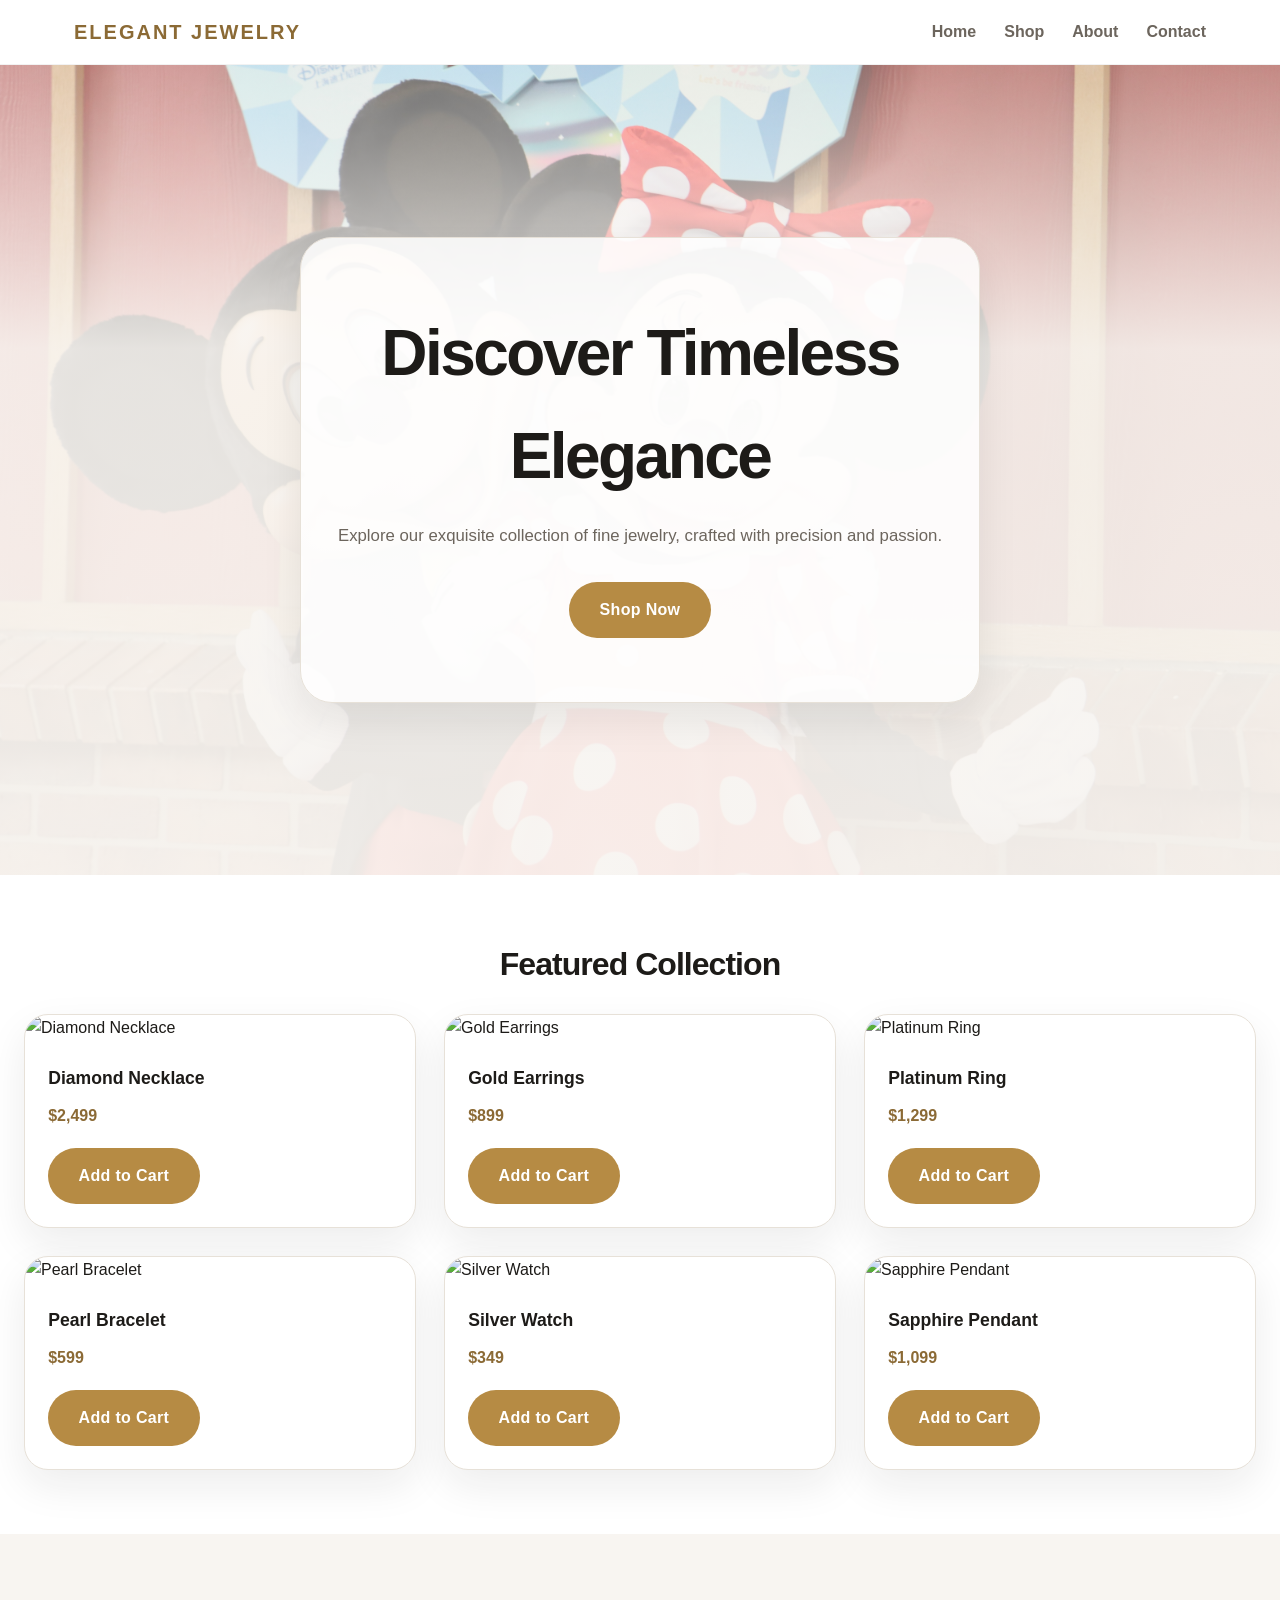
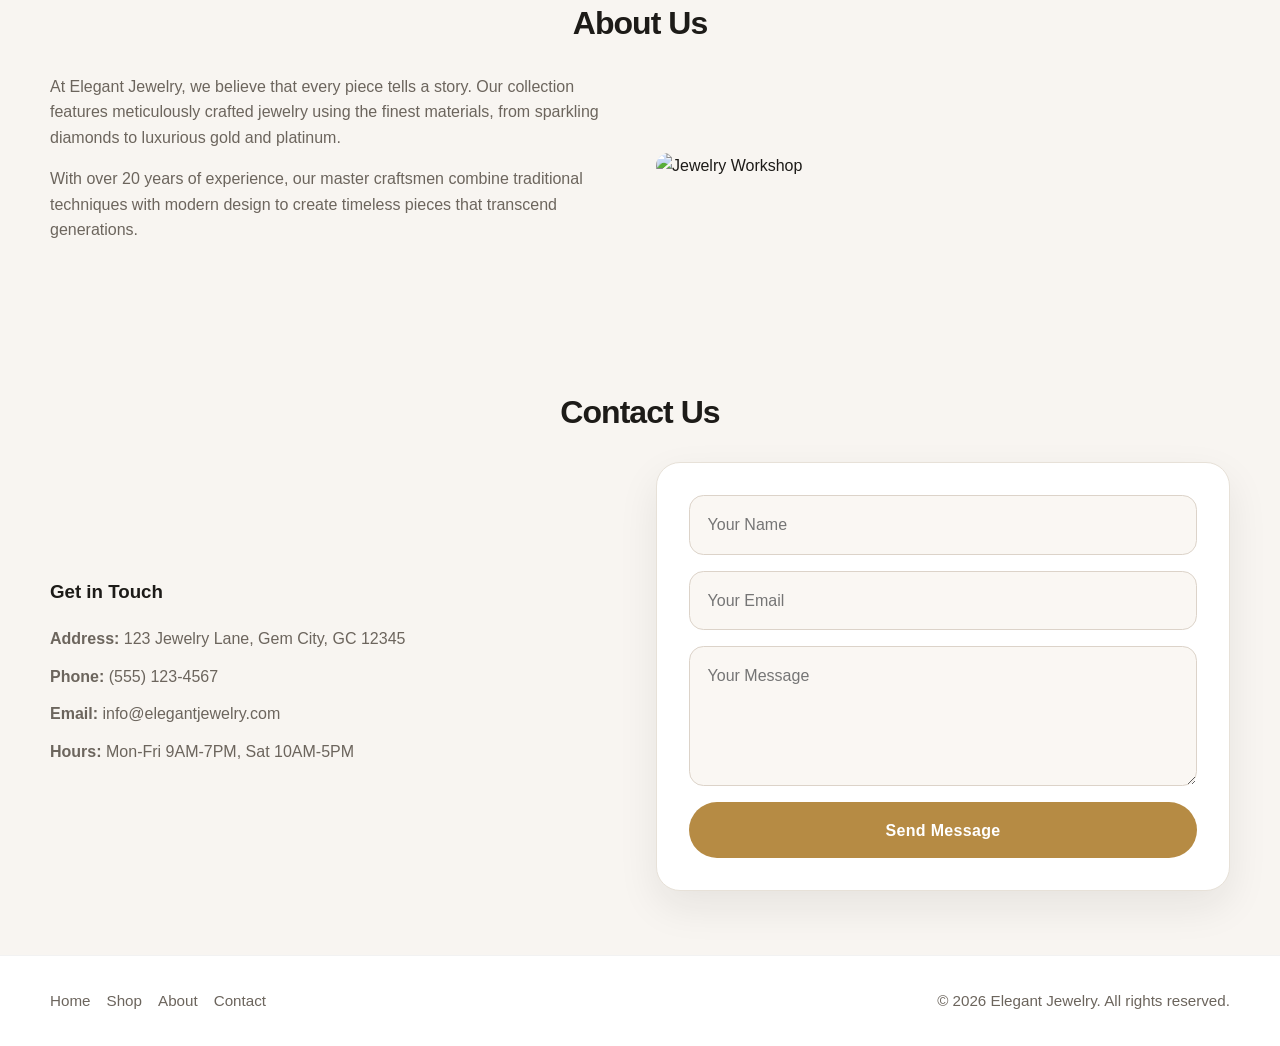
==== index.html @ 05da0dd8 "added index_new.html" ====
<!DOCTYPE html>
<html lang="en">
<head>
    <meta charset="UTF-8">
    <meta name="viewport" content="width=device-width, initial-scale=1.0">
    <title>Elegant Jewelry - Premium Collection</title>
    <link rel="stylesheet" href="style.css">
</head>
<body>
    <header>
        <nav>
            <div class="logo">Elegant Jewelry</div>
            <ul class="nav-links">
                <li><a href="#home">Home</a></li>
                <li><a href="#products">Shop</a></li>
                <li><a href="#about">About</a></li>
                <li><a href="#contact">Contact</a></li>
            </ul>
            <div class="hamburger" aria-label="Open menu">
                <span class="bar"></span>
                <span class="bar"></span>
                <span class="bar"></span>
            </div>
        </nav>
    </header>

    <section class="hero" id="home">
        <div class="hero-content">
            <h1>Discover Timeless Elegance</h1>
            <p>Explore our exquisite collection of fine jewelry, crafted with precision and passion.</p>
            <a href="#products" class="btn">Shop Now</a>
        </div>
    </section>

    <section class="products" id="products">
        <h2>Featured Collection</h2>
        <div class="product-grid">
            <div class="product-card">
                <img src="https://via.placeholder.com/300x200/d4af37/fff?text=Diamond+Necklace" alt="Diamond Necklace" class="product-image">
                <div class="product-info">
                    <h3>Diamond Necklace</h3>
                    <p>$2,499</p>
                    <a href="#" class="btn">Add to Cart</a>
                </div>
            </div>
            <div class="product-card">
                <img src="https://via.placeholder.com/300x200/333/fff?text=Gold+Earrings" alt="Gold Earrings" class="product-image">
                <div class="product-info">
                    <h3>Gold Earrings</h3>
                    <p>$899</p>
                    <a href="#" class="btn">Add to Cart</a>
                </div>
            </div>
            <div class="product-card">
                <img src="https://via.placeholder.com/300x200/b8860b/fff?text=Platinum+Ring" alt="Platinum Ring" class="product-image">
                <div class="product-info">
                    <h3>Platinum Ring</h3>
                    <p>$1,299</p>
                    <a href="#" class="btn">Add to Cart</a>
                </div>
            </div>
            <div class="product-card">
                <img src="https://via.placeholder.com/300x200/8b4513/fff?text=Pearl+Bracelet" alt="Pearl Bracelet" class="product-image">
                <div class="product-info">
                    <h3>Pearl Bracelet</h3>
                    <p>$599</p>
                    <a href="#" class="btn">Add to Cart</a>
                </div>
            </div>
            <div class="product-card">
                <img src="https://via.placeholder.com/300x200/daa520/fff?text=Silver+Watch" alt="Silver Watch" class="product-image">
                <div class="product-info">
                    <h3>Silver Watch</h3>
                    <p>$349</p>
                    <a href="#" class="btn">Add to Cart</a>
                </div>
            </div>
            <div class="product-card">
                <img src="https://via.placeholder.com/300x200/ffd700/fff?text=Sapphire+Pendant" alt="Sapphire Pendant" class="product-image">
                <div class="product-info">
                    <h3>Sapphire Pendant</h3>
                    <p>$1,099</p>
                    <a href="#" class="btn">Add to Cart</a>
                </div>
            </div>
        </div>
    </section>

    <section class="about" id="about">
        <div class="container">
            <h2>About Us</h2>
            <div class="about-content">
                <div class="about-text">
                    <p>At Elegant Jewelry, we believe that every piece tells a story. Our collection features meticulously crafted jewelry using the finest materials, from sparkling diamonds to luxurious gold and platinum.</p>
                    <p>With over 20 years of experience, our master craftsmen combine traditional techniques with modern design to create timeless pieces that transcend generations.</p>
                </div>
                <div class="about-image">
                    <img src="https://via.placeholder.com/400x300/333/fff?text=Jewelry+Workshop" alt="Jewelry Workshop">
                </div>
            </div>
        </div>
    </section>

    <section class="contact" id="contact">
        <div class="container">
            <h2>Contact Us</h2>
            <div class="contact-content">
                <div class="contact-info">
                    <h3>Get in Touch</h3>
                    <p><strong>Address:</strong> 123 Jewelry Lane, Gem City, GC 12345</p>
                    <p><strong>Phone:</strong> (555) 123-4567</p>
                    <p><strong>Email:</strong> info@elegantjewelry.com</p>
                    <p><strong>Hours:</strong> Mon-Fri 9AM-7PM, Sat 10AM-5PM</p>
                </div>
                <div class="contact-form">
                    <form>
                        <input type="text" placeholder="Your Name" required>
                        <input type="email" placeholder="Your Email" required>
                        <textarea placeholder="Your Message" required></textarea>
                        <button type="submit" class="btn">Send Message</button>
                    </form>
                </div>
            </div>
        </div>
    </section>

    <footer>
        <div class="footer-content">
            <ul class="footer-links">
                <li><a href="#home">Home</a></li>
                <li><a href="#products">Shop</a></li>
                <li><a href="#about">About</a></li>
                <li><a href="#contact">Contact</a></li>
            </ul>
            <p>&copy; 2026 Elegant Jewelry. All rights reserved.</p>
        </div>
    </footer>

    <script>
        const hamburger = document.querySelector('.hamburger');
        const navLinks = document.querySelector('.nav-links');

        hamburger.addEventListener('click', () => {
            navLinks.classList.toggle('active');
            hamburger.classList.toggle('active');
        });
    </script>
</body>
</html>
---- style.css ----
:root {
    --bg: #f8f5f1;
    --surface: #ffffff;
    --text: #1d1b18;
    --muted: #6c655d;
    --accent: #b68b44;
    --accent-dark: #8b6a35;
    --border: #e7e1d8;
    --shadow: 0 16px 40px rgba(29, 27, 24, 0.08);
}

* {
    box-sizing: border-box;
}

html {
    scroll-behavior: smooth;
}

body {
    margin: 0;
    font-family: 'Segoe UI', Tahoma, Geneva, Verdana, sans-serif;
    background: var(--bg);
    color: var(--text);
    line-height: 1.6;
}

img {
    max-width: 100%;
    display: block;
}

a {
    color: inherit;
    text-decoration: none;
}

button,
input,
textarea {
    font: inherit;
}

header {
    position: sticky;
    top: 0;
    z-index: 10;
    background: rgba(255, 255, 255, 0.95);
    backdrop-filter: blur(12px);
    border-bottom: 1px solid rgba(0, 0, 0, 0.05);
}

nav {
    max-width: 1180px;
    margin: 0 auto;
    padding: 1rem 1.5rem;
    display: flex;
    align-items: center;
    justify-content: space-between;
    gap: 1rem;
}

.logo {
    font-size: 1.25rem;
    font-weight: 700;
    letter-spacing: 0.1em;
    text-transform: uppercase;
    color: var(--accent-dark);
}

.nav-links {
    list-style: none;
    margin: 0;
    padding: 0;
    display: flex;
    align-items: center;
    gap: 1.75rem;
}

.nav-links li a {
    color: var(--muted);
    font-weight: 600;
    transition: color 0.25s ease;
}

.nav-links li a:hover {
    color: var(--accent-dark);
}

.hamburger {
    display: none;
    flex-direction: column;
    gap: 0.35rem;
    cursor: pointer;
}

.hamburger .bar {
    width: 24px;
    height: 2px;
    background: var(--text);
    transition: transform 0.3s ease, opacity 0.3s ease;
}

.hamburger.active .bar:nth-child(1) {
    transform: translateY(6px) rotate(45deg);
}

.hamburger.active .bar:nth-child(2) {
    opacity: 0;
}

.hamburger.active .bar:nth-child(3) {
    transform: translateY(-6px) rotate(-45deg);
}

.hero {
    min-height: 90vh;
    display: grid;
    place-items: center;
    background: linear-gradient(180deg, rgba(248,245,241,0.42) 0%, rgba(248,245,241,0.92) 35%, rgba(248,245,241,0.95) 100%),
        url('taha-a4p8FMIJ0Jc-unsplash.jpg') center/cover no-repeat;
}

.hero-content {
    max-width: 680px;
    margin: 0 auto;
    text-align: center;
    padding: 4rem 1.5rem;
    background: rgba(255, 255, 255, 0.85);
    border: 1px solid var(--border);
    border-radius: 2rem;
    box-shadow: var(--shadow);
}

.hero h1 {
    margin: 0 0 1rem;
    font-size: clamp(2.5rem, 5vw, 4rem);
    letter-spacing: -0.04em;
}

.hero p {
    margin: 0 0 2rem;
    color: var(--muted);
    font-size: 1.05rem;
}

.btn {
    display: inline-flex;
    align-items: center;
    justify-content: center;
    padding: 0.95rem 1.9rem;
    background: var(--accent);
    color: #fff;
    border-radius: 999px;
    border: none;
    transition: background 0.25s ease, transform 0.25s ease;
    font-weight: 700;
    letter-spacing: 0.02em;
}

.btn:hover {
    background: var(--accent-dark);
    transform: translateY(-1px);
}

section {
    padding: 4rem 1.5rem;
}

section h2 {
    font-size: 2rem;
    margin: 0 0 1.5rem;
    text-align: center;
    letter-spacing: -0.03em;
}

.products {
    background: #fff;
}

.product-grid {
    display: grid;
    gap: 1.75rem;
    grid-template-columns: repeat(3, minmax(0, 1fr));
}

.product-card {
    background: #fff;
    border: 1px solid var(--border);
    border-radius: 1.5rem;
    overflow: hidden;
    box-shadow: var(--shadow);
    transition: transform 0.3s ease, box-shadow 0.3s ease;
}

.product-card:hover {
    transform: translateY(-6px);
}

.product-info {
    padding: 1.45rem;
}

.product-info h3 {
    margin: 0 0 0.65rem;
    font-size: 1.1rem;
}

.product-info p {
    margin: 0 0 1.25rem;
    color: var(--accent-dark);
    font-weight: 700;
}

.about,
.contact {
    background: var(--bg);
}

.container {
    max-width: 1180px;
    margin: 0 auto;
}

.about-content,
.contact-content {
    display: grid;
    grid-template-columns: 1fr 1fr;
    gap: 2rem;
    align-items: center;
}

.about-text p {
    margin: 0 0 1rem;
    color: var(--muted);
}

.about-image img {
    border-radius: 1.5rem;
    width: 100%;
    object-fit: cover;
}

.contact-info h3 {
    margin-top: 0;
}

.contact-info p {
    margin: 0.75rem 0;
    color: var(--muted);
}

.contact-form {
    background: #fff;
    border: 1px solid var(--border);
    border-radius: 1.5rem;
    box-shadow: var(--shadow);
    padding: 2rem;
}

.contact-form form {
    display: grid;
    gap: 1rem;
}

.contact-form input,
.contact-form textarea {
    width: 100%;
    border: 1px solid #dcd3c9;
    border-radius: 0.9rem;
    padding: 1rem 1.1rem;
    outline: none;
    resize: vertical;
    background: #faf7f3;
    color: var(--text);
}

.contact-form textarea {
    min-height: 140px;
}

footer {
    background: #fff;
    padding: 2rem 1.5rem;
    border-top: 1px solid rgba(0, 0, 0, 0.05);
}

.footer-content {
    max-width: 1180px;
    margin: 0 auto;
    display: flex;
    justify-content: space-between;
    align-items: center;
    gap: 1rem;
    flex-wrap: wrap;
}

.footer-links {
    list-style: none;
    padding: 0;
    margin: 0;
    display: flex;
    gap: 1rem;
    flex-wrap: wrap;
}

.footer-links li a {
    color: var(--muted);
    font-size: 0.95rem;
}

footer p {
    margin: 0;
    color: var(--muted);
    font-size: 0.95rem;
}

@media (max-width: 980px) {
    .product-grid {
        grid-template-columns: repeat(2, minmax(0, 1fr));
    }

    .about-content,
    .contact-content {
        grid-template-columns: 1fr;
    }
}

@media (max-width: 720px) {
    nav {
        padding: 1rem 1rem;
    }

    .hero {
        min-height: 72vh;
    }

    .hero-content {
        padding: 3rem 1.25rem;
    }

    .nav-links {
        position: absolute;
        top: 100%;
        right: 0;
        left: 0;
        margin: 0;
        padding: 1.25rem;
        background: rgba(255, 255, 255, 0.98);
        flex-direction: column;
        align-items: flex-start;
        gap: 1rem;
        border-bottom: 1px solid rgba(0, 0, 0, 0.05);
        transform: translateY(-20px);
        opacity: 0;
        pointer-events: none;
        transition: transform 0.25s ease, opacity 0.25s ease;
    }

    .nav-links.active {
        transform: translateY(0);
        opacity: 1;
        pointer-events: auto;
    }

    .hamburger {
        display: flex;
    }

    .nav-links li {
        width: 100%;
    }

    .nav-links li a {
        width: 100%;
        display: block;
        padding: 0.8rem 0;
    }

    .product-grid {
        grid-template-columns: 1fr;
    }

    section {
        padding: 3rem 1rem;
    }

    .hero h1 {
        font-size: 2.5rem;
    }

    .footer-content {
        flex-direction: column;
        align-items: flex-start;
    }
}
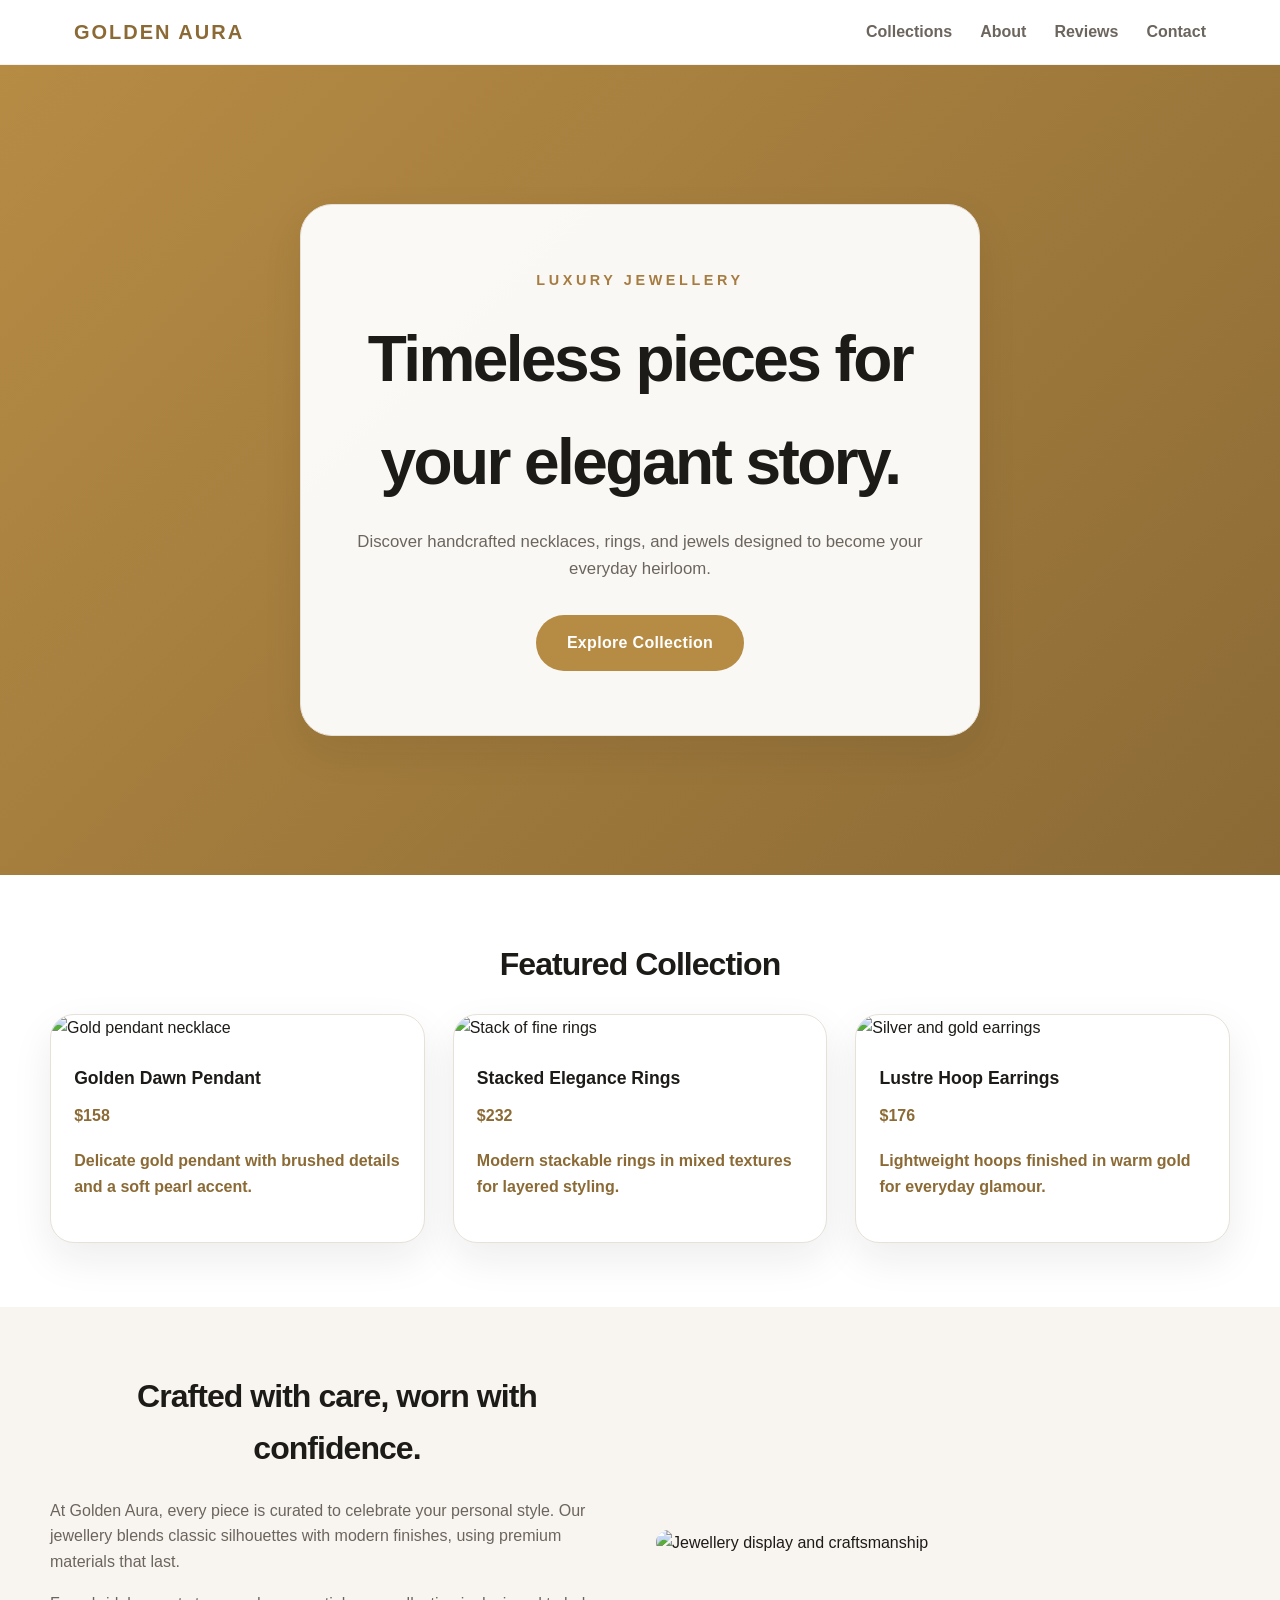
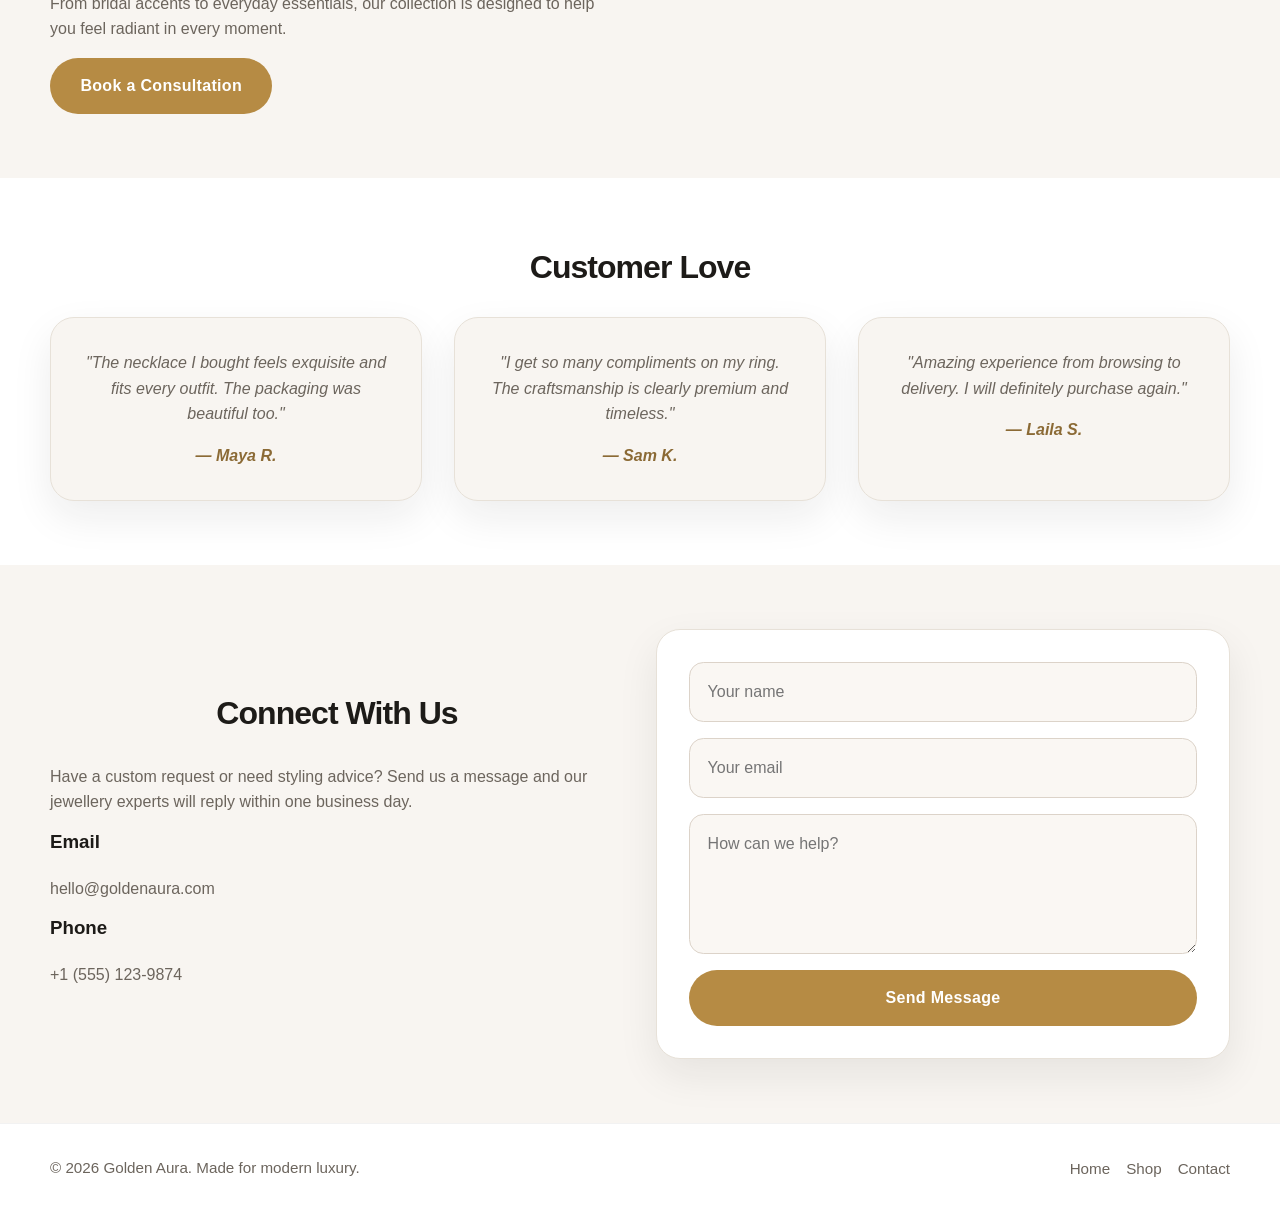
==== commit c4e60083: "added index.html" ====
--- a/index.html
+++ b/index.html
@@ -1,149 +1,145 @@
 <!DOCTYPE html>
 <html lang="en">
 <head>
-    <meta charset="UTF-8">
-    <meta name="viewport" content="width=device-width, initial-scale=1.0">
-    <title>Elegant Jewelry - Premium Collection</title>
-    <link rel="stylesheet" href="style.css">
+  <meta charset="UTF-8">
+  <meta name="viewport" content="width=device-width, initial-scale=1.0">
+  <title>Golden Aura Jewellery</title>
+  <link rel="stylesheet" href="style.css">
 </head>
 <body>
-    <header>
-        <nav>
-            <div class="logo">Elegant Jewelry</div>
-            <ul class="nav-links">
-                <li><a href="#home">Home</a></li>
-                <li><a href="#products">Shop</a></li>
-                <li><a href="#about">About</a></li>
-                <li><a href="#contact">Contact</a></li>
-            </ul>
-            <div class="hamburger" aria-label="Open menu">
-                <span class="bar"></span>
-                <span class="bar"></span>
-                <span class="bar"></span>
-            </div>
-        </nav>
-    </header>
+  <header>
+    <nav class="container">
+      <a href="#home" class="logo">Golden Aura</a>
+      <ul class="nav-links" id="navLinks">
+        <li><a href="#collections">Collections</a></li>
+        <li><a href="#about">About</a></li>
+        <li><a href="#testimonials">Reviews</a></li>
+        <li><a href="#contact">Contact</a></li>
+      </ul>
+      <button class="hamburger" id="hamburger" aria-label="Toggle navigation">
+        <span class="bar"></span>
+        <span class="bar"></span>
+        <span class="bar"></span>
+      </button>
+    </nav>
+  </header>
 
+  <main>
     <section class="hero" id="home">
-        <div class="hero-content">
-            <h1>Discover Timeless Elegance</h1>
-            <p>Explore our exquisite collection of fine jewelry, crafted with precision and passion.</p>
-            <a href="#products" class="btn">Shop Now</a>
-        </div>
+      <div class="hero-content">
+        <p style="margin:0 0 1rem; font-weight:700; letter-spacing:.25em; color:#a67c41; text-transform:uppercase; font-size:.9rem;">Luxury Jewellery</p>
+        <h1>Timeless pieces for your elegant story.</h1>
+        <p>Discover handcrafted necklaces, rings, and jewels designed to become your everyday heirloom.</p>
+        <a href="#collections" class="btn">Explore Collection</a>
+      </div>
     </section>
 
-    <section class="products" id="products">
+    <section class="products" id="collections">
+      <div class="container">
         <h2>Featured Collection</h2>
         <div class="product-grid">
-            <div class="product-card">
-                <img src="https://via.placeholder.com/300x200/d4af37/fff?text=Diamond+Necklace" alt="Diamond Necklace" class="product-image">
-                <div class="product-info">
-                    <h3>Diamond Necklace</h3>
-                    <p>$2,499</p>
-                    <a href="#" class="btn">Add to Cart</a>
-                </div>
+          <article class="product-card">
+            <img src="https://images.unsplash.com/photo-1512436991641-6745cdb1723f?auto=format&fit=crop&w=900&q=80" alt="Gold pendant necklace">
+            <div class="product-info">
+              <h3>Golden Dawn Pendant</h3>
+              <p>$158</p>
+              <p>Delicate gold pendant with brushed details and a soft pearl accent.</p>
             </div>
-            <div class="product-card">
-                <img src="https://via.placeholder.com/300x200/333/fff?text=Gold+Earrings" alt="Gold Earrings" class="product-image">
-                <div class="product-info">
-                    <h3>Gold Earrings</h3>
-                    <p>$899</p>
-                    <a href="#" class="btn">Add to Cart</a>
-                </div>
+          </article>
+          <article class="product-card">
+            <img src="https://images.unsplash.com/photo-1508610048659-a06d5ef4c754?auto=format&fit=crop&w=900&q=80" alt="Stack of fine rings">
+            <div class="product-info">
+              <h3>Stacked Elegance Rings</h3>
+              <p>$232</p>
+              <p>Modern stackable rings in mixed textures for layered styling.</p>
             </div>
-            <div class="product-card">
-                <img src="https://via.placeholder.com/300x200/b8860b/fff?text=Platinum+Ring" alt="Platinum Ring" class="product-image">
-                <div class="product-info">
-                    <h3>Platinum Ring</h3>
-                    <p>$1,299</p>
-                    <a href="#" class="btn">Add to Cart</a>
-                </div>
+          </article>
+          <article class="product-card">
+            <img src="https://images.unsplash.com/photo-1517341725030-6ea5f6e1a5c8?auto=format&fit=crop&w=900&q=80" alt="Silver and gold earrings">
+            <div class="product-info">
+              <h3>Lustre Hoop Earrings</h3>
+              <p>$176</p>
+              <p>Lightweight hoops finished in warm gold for everyday glamour.</p>
             </div>
-            <div class="product-card">
-                <img src="https://via.placeholder.com/300x200/8b4513/fff?text=Pearl+Bracelet" alt="Pearl Bracelet" class="product-image">
-                <div class="product-info">
-                    <h3>Pearl Bracelet</h3>
-                    <p>$599</p>
-                    <a href="#" class="btn">Add to Cart</a>
-                </div>
-            </div>
-            <div class="product-card">
-                <img src="https://via.placeholder.com/300x200/daa520/fff?text=Silver+Watch" alt="Silver Watch" class="product-image">
-                <div class="product-info">
-                    <h3>Silver Watch</h3>
-                    <p>$349</p>
-                    <a href="#" class="btn">Add to Cart</a>
-                </div>
-            </div>
-            <div class="product-card">
-                <img src="https://via.placeholder.com/300x200/ffd700/fff?text=Sapphire+Pendant" alt="Sapphire Pendant" class="product-image">
-                <div class="product-info">
-                    <h3>Sapphire Pendant</h3>
-                    <p>$1,099</p>
-                    <a href="#" class="btn">Add to Cart</a>
-                </div>
-            </div>
+          </article>
         </div>
+      </div>
     </section>
 
     <section class="about" id="about">
-        <div class="container">
-            <h2>About Us</h2>
-            <div class="about-content">
-                <div class="about-text">
-                    <p>At Elegant Jewelry, we believe that every piece tells a story. Our collection features meticulously crafted jewelry using the finest materials, from sparkling diamonds to luxurious gold and platinum.</p>
-                    <p>With over 20 years of experience, our master craftsmen combine traditional techniques with modern design to create timeless pieces that transcend generations.</p>
-                </div>
-                <div class="about-image">
-                    <img src="https://via.placeholder.com/400x300/333/fff?text=Jewelry+Workshop" alt="Jewelry Workshop">
-                </div>
-            </div>
+      <div class="container about-content">
+        <div class="about-text">
+          <h2>Crafted with care, worn with confidence.</h2>
+          <p>At Golden Aura, every piece is curated to celebrate your personal style. Our jewellery blends classic silhouettes with modern finishes, using premium materials that last.</p>
+          <p>From bridal accents to everyday essentials, our collection is designed to help you feel radiant in every moment.</p>
+          <a href="#contact" class="btn">Book a Consultation</a>
         </div>
+        <div class="about-image">
+          <img src="https://images.unsplash.com/photo-1522312346375-d1a52e2b99b3?auto=format&fit=crop&w=900&q=80" alt="Jewellery display and craftsmanship">
+        </div>
+      </div>
+    </section>
+
+    <section class="testimonials" id="testimonials">
+      <div class="container">
+        <h2>Customer Love</h2>
+        <div class="testimonial-grid">
+          <article class="testimonial-card">
+            <p>"The necklace I bought feels exquisite and fits every outfit. The packaging was beautiful too."</p>
+            <cite>— Maya R.</cite>
+          </article>
+          <article class="testimonial-card">
+            <p>"I get so many compliments on my ring. The craftsmanship is clearly premium and timeless."</p>
+            <cite>— Sam K.</cite>
+          </article>
+          <article class="testimonial-card">
+            <p>"Amazing experience from browsing to delivery. I will definitely purchase again."</p>
+            <cite>— Laila S.</cite>
+          </article>
+        </div>
+      </div>
     </section>
 
     <section class="contact" id="contact">
-        <div class="container">
-            <h2>Contact Us</h2>
-            <div class="contact-content">
-                <div class="contact-info">
-                    <h3>Get in Touch</h3>
-                    <p><strong>Address:</strong> 123 Jewelry Lane, Gem City, GC 12345</p>
-                    <p><strong>Phone:</strong> (555) 123-4567</p>
-                    <p><strong>Email:</strong> info@elegantjewelry.com</p>
-                    <p><strong>Hours:</strong> Mon-Fri 9AM-7PM, Sat 10AM-5PM</p>
-                </div>
-                <div class="contact-form">
-                    <form>
-                        <input type="text" placeholder="Your Name" required>
-                        <input type="email" placeholder="Your Email" required>
-                        <textarea placeholder="Your Message" required></textarea>
-                        <button type="submit" class="btn">Send Message</button>
-                    </form>
-                </div>
-            </div>
+      <div class="container contact-content">
+        <div class="contact-info">
+          <h2>Connect With Us</h2>
+          <p>Have a custom request or need styling advice? Send us a message and our jewellery experts will reply within one business day.</p>
+          <h3>Email</h3>
+          <p>hello@goldenaura.com</p>
+          <h3>Phone</h3>
+          <p>+1 (555) 123-9874</p>
         </div>
+        <div class="contact-form">
+          <form>
+            <input type="text" name="name" placeholder="Your name" required>
+            <input type="email" name="email" placeholder="Your email" required>
+            <textarea name="message" placeholder="How can we help?" required></textarea>
+            <button type="submit" class="btn">Send Message</button>
+          </form>
+        </div>
+      </div>
     </section>
+  </main>
 
-    <footer>
-        <div class="footer-content">
-            <ul class="footer-links">
-                <li><a href="#home">Home</a></li>
-                <li><a href="#products">Shop</a></li>
-                <li><a href="#about">About</a></li>
-                <li><a href="#contact">Contact</a></li>
-            </ul>
-            <p>&copy; 2026 Elegant Jewelry. All rights reserved.</p>
-        </div>
-    </footer>
+  <footer>
+    <div class="footer-content">
+      <p>© 2026 Golden Aura. Made for modern luxury.</p>
+      <ul class="footer-links">
+        <li><a href="#home">Home</a></li>
+        <li><a href="#collections">Shop</a></li>
+        <li><a href="#contact">Contact</a></li>
+      </ul>
+    </div>
+  </footer>
 
-    <script>
-        const hamburger = document.querySelector('.hamburger');
-        const navLinks = document.querySelector('.nav-links');
-
-        hamburger.addEventListener('click', () => {
-            navLinks.classList.toggle('active');
-            hamburger.classList.toggle('active');
-        });
-    </script>
+  <script>
+    const hamburger = document.getElementById('hamburger');
+    const navLinks = document.getElementById('navLinks');
+    hamburger.addEventListener('click', () => {
+      hamburger.classList.toggle('active');
+      navLinks.classList.toggle('active');
+    });
+  </script>
 </body>
-</html>+</html>
--- a/style.css
+++ b/style.css
@@ -117,8 +117,7 @@
     min-height: 90vh;
     display: grid;
     place-items: center;
-    background: linear-gradient(180deg, rgba(248,245,241,0.42) 0%, rgba(248,245,241,0.92) 35%, rgba(248,245,241,0.95) 100%),
-        url('taha-a4p8FMIJ0Jc-unsplash.jpg') center/cover no-repeat;
+    background: linear-gradient(135deg, var(--accent) 0%, var(--accent-dark) 100%);
 }
 
 .hero-content {
@@ -126,7 +125,7 @@
     margin: 0 auto;
     text-align: center;
     padding: 4rem 1.5rem;
-    background: rgba(255, 255, 255, 0.85);
+    background: rgba(255, 255, 255, 0.95);
     border: 1px solid var(--border);
     border-radius: 2rem;
     box-shadow: var(--shadow);
@@ -174,6 +173,11 @@
     letter-spacing: -0.03em;
 }
 
+.container {
+    max-width: 1180px;
+    margin: 0 auto;
+}
+
 .products {
     background: #fff;
 }
@@ -181,7 +185,7 @@
 .product-grid {
     display: grid;
     gap: 1.75rem;
-    grid-template-columns: repeat(3, minmax(0, 1fr));
+    grid-template-columns: repeat(auto-fit, minmax(300px, 1fr));
 }
 
 .product-card {
@@ -195,6 +199,7 @@
 
 .product-card:hover {
     transform: translateY(-6px);
+    box-shadow: 0 20px 50px rgba(29, 27, 24, 0.12);
 }
 
 .product-info {
@@ -213,13 +218,9 @@
 }
 
 .about,
-.contact {
+.contact,
+.testimonials {
     background: var(--bg);
-}
-
-.container {
-    max-width: 1180px;
-    margin: 0 auto;
 }
 
 .about-content,
@@ -239,6 +240,36 @@
     border-radius: 1.5rem;
     width: 100%;
     object-fit: cover;
+}
+
+.testimonials {
+    background: #fff;
+}
+
+.testimonial-grid {
+    display: grid;
+    grid-template-columns: repeat(auto-fit, minmax(300px, 1fr));
+    gap: 2rem;
+}
+
+.testimonial-card {
+    background: var(--bg);
+    border: 1px solid var(--border);
+    border-radius: 1.5rem;
+    padding: 2rem;
+    box-shadow: var(--shadow);
+    text-align: center;
+}
+
+.testimonial-card p {
+    margin: 0 0 1rem;
+    font-style: italic;
+    color: var(--muted);
+}
+
+.testimonial-card cite {
+    font-weight: 700;
+    color: var(--accent-dark);
 }
 
 .contact-info h3 {
@@ -297,8 +328,8 @@
 
 .footer-links {
     list-style: none;
+    margin: 0;
     padding: 0;
-    margin: 0;
     display: flex;
     gap: 1rem;
     flex-wrap: wrap;
@@ -315,18 +346,8 @@
     font-size: 0.95rem;
 }
 
-@media (max-width: 980px) {
-    .product-grid {
-        grid-template-columns: repeat(2, minmax(0, 1fr));
-    }
-
-    .about-content,
-    .contact-content {
-        grid-template-columns: 1fr;
-    }
-}
-
-@media (max-width: 720px) {
+/* Responsive Design */
+@media (max-width: 768px) {
     nav {
         padding: 1rem 1rem;
     }
@@ -381,6 +402,11 @@
         grid-template-columns: 1fr;
     }
 
+    .about-content,
+    .contact-content {
+        grid-template-columns: 1fr;
+    }
+
     section {
         padding: 3rem 1rem;
     }
@@ -393,4 +419,4 @@
         flex-direction: column;
         align-items: flex-start;
     }
-}
+}
